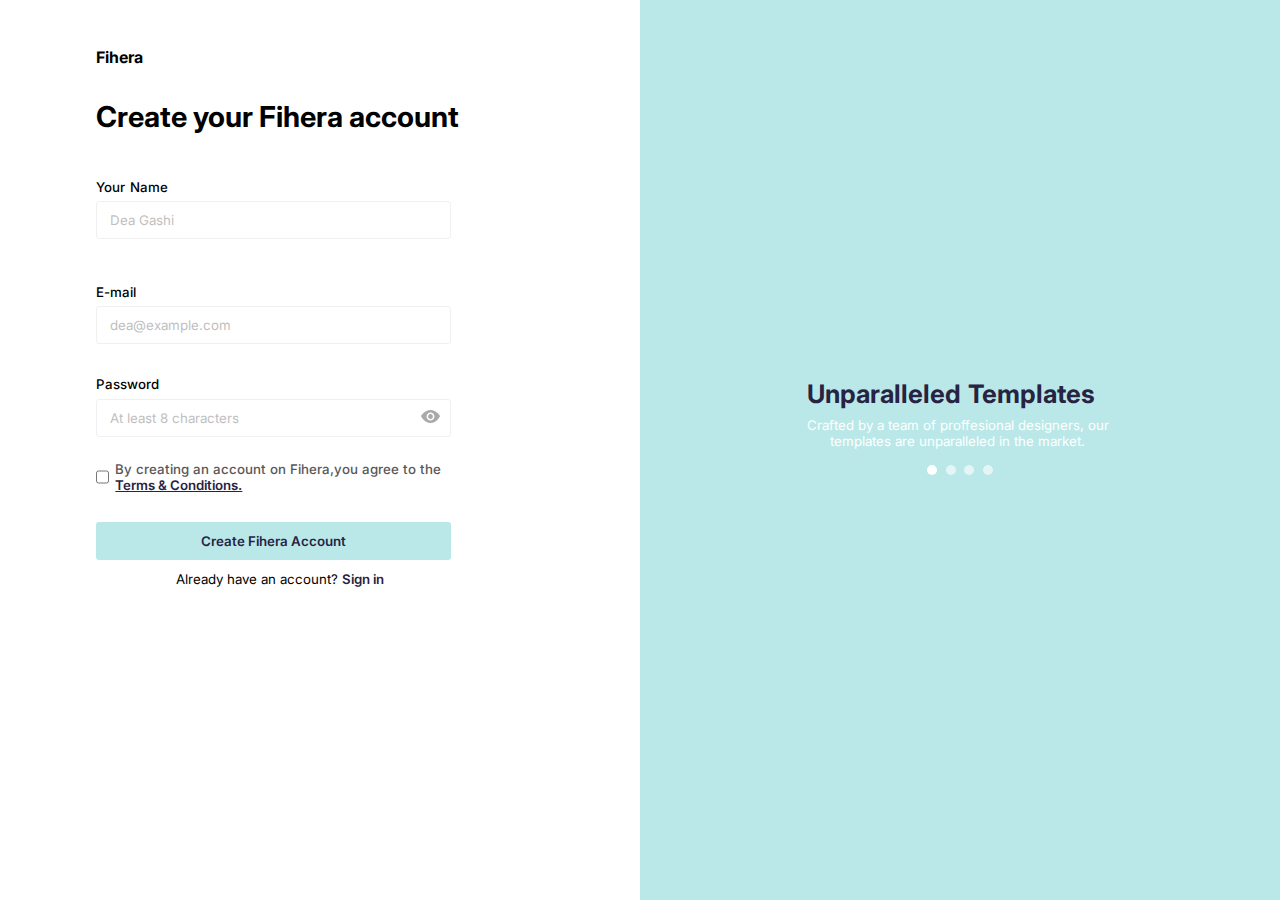
==== index2.html @ 13989771 "Added new files" ====
<!DOCTYPE html>
<html lang="en">
<head>
    <meta charset="UTF-8">
    <meta http-equiv="X-UA-Compatible" content="IE=edge">
    <meta name="viewport" content="width=device-width, initial-scale=1.0">
    <title>Sign up 💛</title>
    <link rel="stylesheet" href="index.css">
    <link rel="preconnect" href="https://fonts.googleapis.com">
    <link rel="preconnect" href="https://fonts.gstatic.com" crossorigin>
    <link href="https://fonts.googleapis.com/css2?family=Inter:wght@200;300;400;500;600&display=swap" rel="stylesheet">
    <link  href="https://cdnjs.cloudflare.com/ajax/libs/gsap/3.7.1/gsap.min.js">
</head>
<body>
    <div class="sign-up__container">
        <div class="left-side" id="main-side">
            <div class="header-div">
                <h5>Fihera</h5>
            </div>
            <div class="alert-div">
                <h2>Create your Fihera account</h2>
            </div>
         <div class="form-div">
           <div class="first-box">
               <h5>Your Name</h5>
               <input type="text" placeholder="Dea Gashi">
           </div>
           <div class="first-box" id="second-box">
            <h5>E-mail</h5>
            <input type="email" placeholder="dea@example.com">
        </div>
        <div class="first-box" id="third-box">
            <h5>Password</h5>
            <div class="password-div">
           <input type="password" placeholder="At least 8 characters">
           <img src="Assets/hide password.svg" alt="">
        </div>
        </div>
        <div class="terms-div">
           
            <input type="checkbox" >
            <h5>By creating an account on Fihera,you agree to the <br> <a href="#">Terms & Conditions.</a></h5>
        
        </div>
        <div class="create-div">
            <button>Create Fihera Account</button>
            <h5>Already have an account? <a href="#">Sign in</a> </h5>
        </div>
         </div>
        </div>
        <div class="right-side">
<div class="container__2">
<img src="assets/Sign Up Image.png" alt="">
<div class="information-2">
    <h2>Unparalleled Templates</h2>
    <h5>Crafted by a team of proffesional designers, our <br>
    templates are unparalleled in the market.</h5>
</div>
<div class="dot-div">
    <div class="white-dot"></div>
    <div class="second-dot"></div>
    <div class="third-dot"></div>
    <div class="fourth-dot"></div>
</div>
</div>
        </div>
        
    </div>
    <script>
  gsap.from('.container__2 img',{
      opacity:0,
      y:-10,
      duration:1,
  })
    </script>
</body>
</html>
---- index.css ----
* {
  margin: 0;
  padding: 0;
  -webkit-box-sizing: border-box;
          box-sizing: border-box;
  font-family: 'Inter', sans-serif;
}

body {
  overflow-x: hidden;
}

.sign-up__container {
  width: 100%;
  display: -webkit-box;
  display: -ms-flexbox;
  display: flex;
  -webkit-box-orient: horizontal;
  -webkit-box-direction: normal;
      -ms-flex-direction: row;
          flex-direction: row;
}

.left-side {
  width: 50%;
  height: 100vh;
  display: -webkit-box;
  display: -ms-flexbox;
  display: flex;
  -webkit-box-orient: vertical;
  -webkit-box-direction: normal;
      -ms-flex-direction: column;
          flex-direction: column;
  background: #fff;
  -webkit-box-pack: start;
      -ms-flex-pack: start;
          justify-content: flex-start;
  -webkit-box-align: start;
      -ms-flex-align: start;
          align-items: flex-start;
}

.right-side {
  width: 50%;
  height: 100vh;
  display: -webkit-box;
  display: -ms-flexbox;
  display: flex;
  -webkit-box-orient: vertical;
  -webkit-box-direction: normal;
      -ms-flex-direction: column;
          flex-direction: column;
  background: #BAE8E8;
}

.header-div {
  display: -webkit-box;
  display: -ms-flexbox;
  display: flex;
  padding: 3rem 6rem;
  font-size: 1.2rem;
  padding-bottom: 0rem;
}

.alert-div {
  display: -webkit-box;
  display: -ms-flexbox;
  display: flex;
  padding: 0rem 6rem;
  padding-top: 2rem;
  font-size: 1.2rem;
}

.form-div {
  display: -webkit-box;
  display: -ms-flexbox;
  display: flex;
  -webkit-box-orient: vertical;
  -webkit-box-direction: normal;
      -ms-flex-direction: column;
          flex-direction: column;
  -webkit-box-pack: start;
      -ms-flex-pack: start;
          justify-content: flex-start;
}

.first-box {
  display: -webkit-box;
  display: -ms-flexbox;
  display: flex;
  -webkit-box-orient: vertical;
  -webkit-box-direction: normal;
      -ms-flex-direction: column;
          flex-direction: column;
  -webkit-box-align: start;
      -ms-flex-align: start;
          align-items: flex-start;
  -webkit-box-pack: justify;
      -ms-flex-pack: justify;
          justify-content: space-between;
  padding: 2.8rem 6rem;
}

.first-box input {
  margin-top: 0.4rem;
  width: 355px;
  height: 38px;
  outline: none;
  border: 1px solid #f0f0f0;
  border-radius: 3px;
  padding-left: 0.8rem;
}

input::-webkit-input-placeholder {
  color: #bfbfbf;
}

input:-ms-input-placeholder {
  color: #bfbfbf;
}

input::-ms-input-placeholder {
  color: #bfbfbf;
}

input::placeholder {
  color: #bfbfbf;
}

.first-box h5 {
  word-spacing: 1px;
  font-weight: 500;
}

#second-box {
  padding: 0rem 6rem;
  padding-bottom: 2rem;
}

#third-box {
  padding: 0rem 6rem;
  padding-top: 0rem;
}

.password-div {
  display: -webkit-box;
  display: -ms-flexbox;
  display: flex;
  -webkit-box-orient: horizontal;
  -webkit-box-direction: normal;
      -ms-flex-direction: row;
          flex-direction: row;
  -ms-flex-wrap: nowrap;
      flex-wrap: nowrap;
}

.password-div img {
  padding-left: -2rem;
  position: relative;
  right: 30px;
  top: 2px;
  cursor: pointer;
}

.terms-div {
  display: -webkit-box;
  display: -ms-flexbox;
  display: flex;
  -webkit-box-orient: horizontal;
  -webkit-box-direction: normal;
      -ms-flex-direction: row;
          flex-direction: row;
  padding: 1.5rem 6rem;
}

.terms-div h5 {
  padding-left: 0.4rem;
  font-weight: 500;
  color: #595757;
}

.terms-div input {
  border: 1px solid #f0f0f0;
  border-radius: 3px;
  outline: none;
}

.terms-div a {
  color: #272343;
  text-decoration: underline;
  font-weight: 600;
}

.create-div {
  display: flexbox;
  -webkit-box-orient: vertical;
  -webkit-box-direction: normal;
      -ms-flex-direction: column;
          flex-direction: column;
  -webkit-box-pack: center;
      -ms-flex-pack: center;
          justify-content: center;
  padding: 0.3rem 6rem;
}

.create-div button {
  width: 355px;
  height: 38px;
  background-color: #BAE8E8;
  color: #272343;
  border-radius: 3px;
  outline: none;
  border: none;
  font-weight: 600;
  cursor: pointer;
}

.create-div h5 {
  padding-top: 0.7rem;
  padding-left: 5rem;
  font-weight: 400;
}

.create-div a {
  font-weight: 600;
  color: #272343;
  text-decoration: none;
}

.right-side {
  display: -webkit-box;
  display: -ms-flexbox;
  display: flex;
  -webkit-box-pack: center;
      -ms-flex-pack: center;
          justify-content: center;
  -webkit-box-align: center;
      -ms-flex-align: center;
          align-items: center;
  -webkit-box-orient: vertical;
  -webkit-box-direction: normal;
      -ms-flex-direction: column;
          flex-direction: column;
}

.container__2 {
  display: -webkit-box;
  display: -ms-flexbox;
  display: flex;
  -webkit-box-orient: vertical;
  -webkit-box-direction: normal;
      -ms-flex-direction: column;
          flex-direction: column;
  -ms-flex-wrap: nowrap;
      flex-wrap: nowrap;
  padding-bottom: 3rem;
}

.container__2 img {
  max-width: 400px;
}

.information-2 {
  color: #272343;
  padding-left: 4rem;
  padding-top: 1rem;
}

.information-2 h5 {
  font-weight: 400;
  color: white;
  text-align: center;
  padding-right: 4.3rem;
  padding-top: 0.5rem;
}

.information-2 h2 {
  font-size: 1.6rem;
  word-spacing: 1px;
}

.dot-div {
  display: -webkit-box;
  display: -ms-flexbox;
  display: flex;
  -webkit-box-orient: horizontal;
  -webkit-box-direction: normal;
      -ms-flex-direction: row;
          flex-direction: row;
  -webkit-box-pack: justify;
      -ms-flex-pack: justify;
          justify-content: space-between;
  padding: 1rem 11.5rem;
}

.dot-div div {
  width: 10px;
  height: 10px;
  background-color: white;
  border-radius: 50%;
}

.dot-div .second-dot {
  cursor: pointer;
  background-color: #E3F6F5;
}

.dot-div .third-dot {
  cursor: pointer;
  background-color: #E3F6F5;
}

.dot-div .fourth-dot {
  cursor: pointer;
  background-color: #E3F6F5;
}

@media screen and (max-width: 926px) {
  .left-side {
    -webkit-transform: translateX(-50px);
            transform: translateX(-50px);
  }
}

@media screen and (max-width: 828px) {
  .right-side {
    display: none;
  }
  .sign-up__container {
    -webkit-box-align: center;
        -ms-flex-align: center;
            align-items: center;
    -webkit-box-pack: center;
        -ms-flex-pack: center;
            justify-content: center;
  }
  .left-side {
    width: 100%;
    padding-left: 150px;
  }
}

@media screen and (max-width: 768px) {
  .sign-up__container {
    -webkit-box-pack: center;
        -ms-flex-pack: center;
            justify-content: center;
    -webkit-box-align: center;
        -ms-flex-align: center;
            align-items: center;
    overflow-x: hidden;
  }
  .left-side {
    -webkit-transform: scale(1.2);
            transform: scale(1.2);
    overflow-x: hidden;
    padding-top: 50px;
    padding-left: 100px;
  }
}

@media screen and (max-width: 683px) {
  .left-side {
    padding-left: 50px;
  }
}

@media screen and (max-width: 609px) {
  .left-side {
    padding-left: 0px;
  }
}

@media screen and (max-width: 500px) {
  .left-side {
    -webkit-transform: translateX(-15px);
            transform: translateX(-15px);
  }
}

@media screen and (max-width: 414px) {
  .left-side {
    -webkit-transform: translateX(-70px);
            transform: translateX(-70px);
    overflow-x: visible;
  }
}

@media screen and (max-width: 375px) {
  .left-side {
    -webkit-transform: translateX(-50px);
            transform: translateX(-50px);
    overflow-x: visible;
  }
  .first-box input {
    width: 270px;
  }
  .create-div button {
    width: 270px;
  }
  .create-div h5 {
    -webkit-transform: translateX(-45px);
            transform: translateX(-45px);
  }
}

@media screen and (max-width: 320px) {
  .left-side {
    -webkit-transform: translateX(-70px);
            transform: translateX(-70px);
    overflow-x: visible;
  }
}
/*# sourceMappingURL=index.css.map */
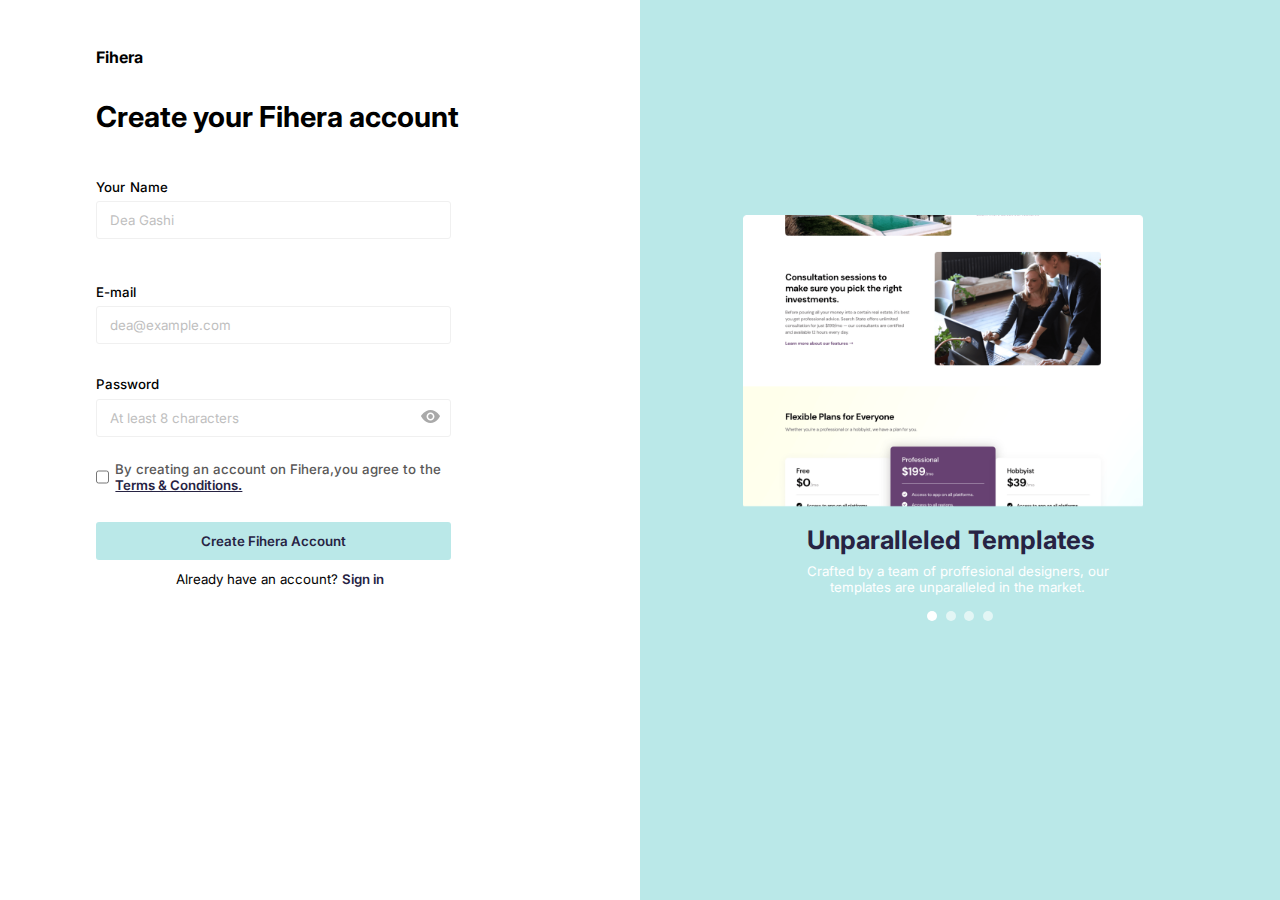
==== commit 834c66f4: "Enter" ====
--- a/index2.html
+++ b/index2.html
@@ -50,7 +50,7 @@
         </div>
         <div class="right-side">
 <div class="container__2">
-<img src="assets/Sign Up Image.png" alt="">
+<img src="Assets/Sign Up Image.png" alt="">
 <div class="information-2">
     <h2>Unparalleled Templates</h2>
     <h5>Crafted by a team of proffesional designers, our <br>
